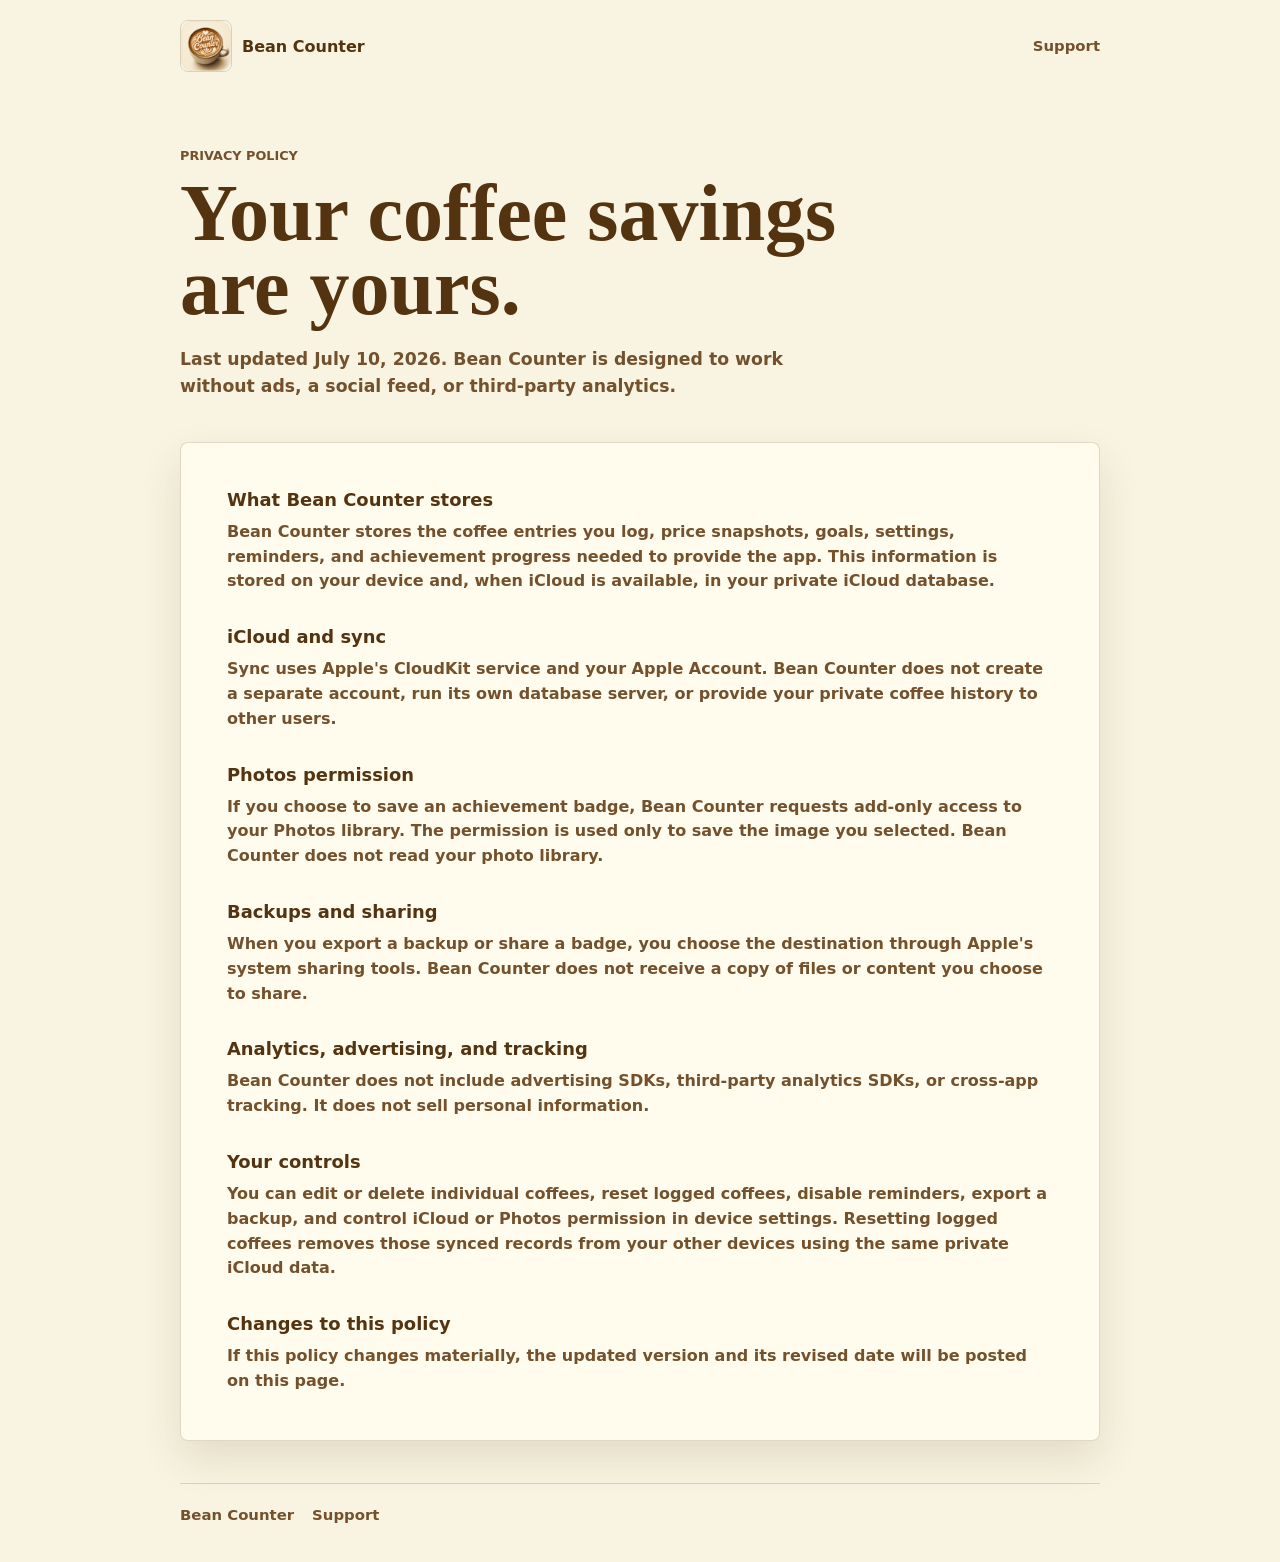
==== privacy.html @ 2f52b8b6 "Add Bean Counter support and privacy pages" ====
<!doctype html>
<html lang="en">
  <head>
    <meta charset="utf-8" />
    <meta name="viewport" content="width=device-width, initial-scale=1" />
    <meta name="theme-color" content="#f8f4e1" />
    <meta name="description" content="Bean Counter privacy policy." />
    <title>Bean Counter Privacy Policy</title>
    <link rel="icon" href="./assets/bean-counter-logo.png" type="image/png" />
    <link rel="stylesheet" href="./styles.css" />
  </head>
  <body>
    <main class="site-shell">
      <header class="site-nav">
        <a class="brand" href="./" aria-label="Bean Counter home">
          <img src="./assets/bean-counter-logo.png" alt="Bean Counter" />
          <span>Bean Counter</span>
        </a>
        <nav aria-label="Site navigation">
          <a href="./support.html">Support</a>
        </nav>
      </header>

      <section class="page-heading">
        <p class="eyebrow">Privacy Policy</p>
        <h1>Your coffee savings are yours.</h1>
        <p>Last updated July 10, 2026. Bean Counter is designed to work without ads, a social feed, or third-party analytics.</p>
      </section>

      <article class="policy">
        <h2>What Bean Counter stores</h2>
        <p>Bean Counter stores the coffee entries you log, price snapshots, goals, settings, reminders, and achievement progress needed to provide the app. This information is stored on your device and, when iCloud is available, in your private iCloud database.</p>

        <h2>iCloud and sync</h2>
        <p>Sync uses Apple's CloudKit service and your Apple Account. Bean Counter does not create a separate account, run its own database server, or provide your private coffee history to other users.</p>

        <h2>Photos permission</h2>
        <p>If you choose to save an achievement badge, Bean Counter requests add-only access to your Photos library. The permission is used only to save the image you selected. Bean Counter does not read your photo library.</p>

        <h2>Backups and sharing</h2>
        <p>When you export a backup or share a badge, you choose the destination through Apple's system sharing tools. Bean Counter does not receive a copy of files or content you choose to share.</p>

        <h2>Analytics, advertising, and tracking</h2>
        <p>Bean Counter does not include advertising SDKs, third-party analytics SDKs, or cross-app tracking. It does not sell personal information.</p>

        <h2>Your controls</h2>
        <p>You can edit or delete individual coffees, reset logged coffees, disable reminders, export a backup, and control iCloud or Photos permission in device settings. Resetting logged coffees removes those synced records from your other devices using the same private iCloud data.</p>

        <h2>Changes to this policy</h2>
        <p>If this policy changes materially, the updated version and its revised date will be posted on this page.</p>
      </article>

      <footer class="site-footer">
        <a href="./">Bean Counter</a>
        <a href="./support.html">Support</a>
      </footer>
    </main>
  </body>
</html>
---- styles.css ----
:root {
  color-scheme: light;
  --cream: #f8f4e1;
  --paper: #fffcee;
  --tan: #af8f6f;
  --coffee: #74512d;
  --espresso: #543310;
  --line: rgba(84, 51, 16, 0.18);
  --soft: rgba(175, 143, 111, 0.2);
  --shadow: 0 18px 42px rgba(84, 51, 16, 0.12);
  font-family: Inter, ui-sans-serif, system-ui, -apple-system, BlinkMacSystemFont, "Segoe UI", sans-serif;
}

* { box-sizing: border-box; }

body {
  margin: 0;
  min-height: 100vh;
  background: var(--cream);
  color: var(--espresso);
}

a { color: inherit; }

.site-shell {
  width: min(920px, calc(100% - 40px));
  min-height: 100vh;
  margin: 0 auto;
  padding: 20px 0 38px;
}

.site-nav,
.site-nav nav,
.site-footer,
.hero-links {
  display: flex;
  align-items: center;
}

.site-nav {
  justify-content: space-between;
  gap: 20px;
}

.site-nav nav,
.site-footer { gap: 18px; }

.site-nav nav a,
.site-footer a {
  color: var(--coffee);
  font-size: 0.93rem;
  font-weight: 800;
  text-decoration: none;
}

.site-nav nav a:hover,
.site-footer a:hover { color: var(--espresso); text-decoration: underline; }

.brand { display: inline-flex; align-items: center; gap: 10px; color: var(--espresso); font-weight: 900; text-decoration: none; }
.brand img { width: 52px; height: 52px; border: 1px solid var(--line); border-radius: 8px; object-fit: cover; }

.home-hero { min-height: calc(100vh - 178px); display: grid; align-content: center; max-width: 700px; padding: 70px 0 90px; }
.eyebrow { margin: 0 0 14px; color: var(--coffee); font-size: 0.8rem; font-weight: 900; letter-spacing: 0; text-transform: uppercase; }
h1 { margin: 0; font-family: Georgia, "Times New Roman", serif; font-size: clamp(3.3rem, 11vw, 7rem); line-height: 0.92; }
.hero-copy { max-width: 510px; margin: 24px 0 0; color: var(--coffee); font-size: clamp(1.1rem, 2vw, 1.35rem); font-weight: 700; line-height: 1.45; }
.hero-links { flex-wrap: wrap; gap: 12px; margin-top: 32px; }
.primary-link, .secondary-link { min-height: 48px; display: inline-flex; align-items: center; justify-content: center; border-radius: 8px; padding: 0 18px; font-weight: 900; text-decoration: none; }
.primary-link { background: var(--espresso); color: var(--cream); }
.secondary-link { border: 1px solid var(--line); background: var(--paper); color: var(--espresso); }

.page-heading { max-width: 720px; padding: 76px 0 42px; }
.page-heading h1 { font-size: clamp(2.65rem, 8vw, 5rem); }
.page-heading > p:last-child { max-width: 650px; margin: 22px 0 0; color: var(--coffee); font-size: 1.08rem; font-weight: 650; line-height: 1.55; }

.topic-grid { display: grid; grid-template-columns: repeat(2, minmax(0, 1fr)); gap: 12px; }
.topic-grid article, .policy { border: 1px solid var(--line); border-radius: 8px; background: var(--paper); box-shadow: var(--shadow); }
.topic-grid article { padding: 21px; }
h2 { margin: 0; font-size: 1.12rem; }
.topic-grid p, .policy p { margin: 10px 0 0; color: var(--coffee); font-weight: 600; line-height: 1.55; }
.policy { padding: clamp(24px, 5vw, 46px); }
.policy h2:not(:first-child) { margin-top: 32px; }
.site-footer { margin-top: 42px; padding-top: 22px; border-top: 1px solid var(--line); color: var(--coffee); font-size: 0.9rem; }

@media (max-width: 640px) {
  .site-shell { width: min(100% - 28px, 920px); }
  .site-nav { align-items: flex-start; }
  .site-nav nav { padding-top: 16px; }
  .topic-grid { grid-template-columns: 1fr; }
  .home-hero { min-height: calc(100vh - 160px); padding: 54px 0 66px; }
}
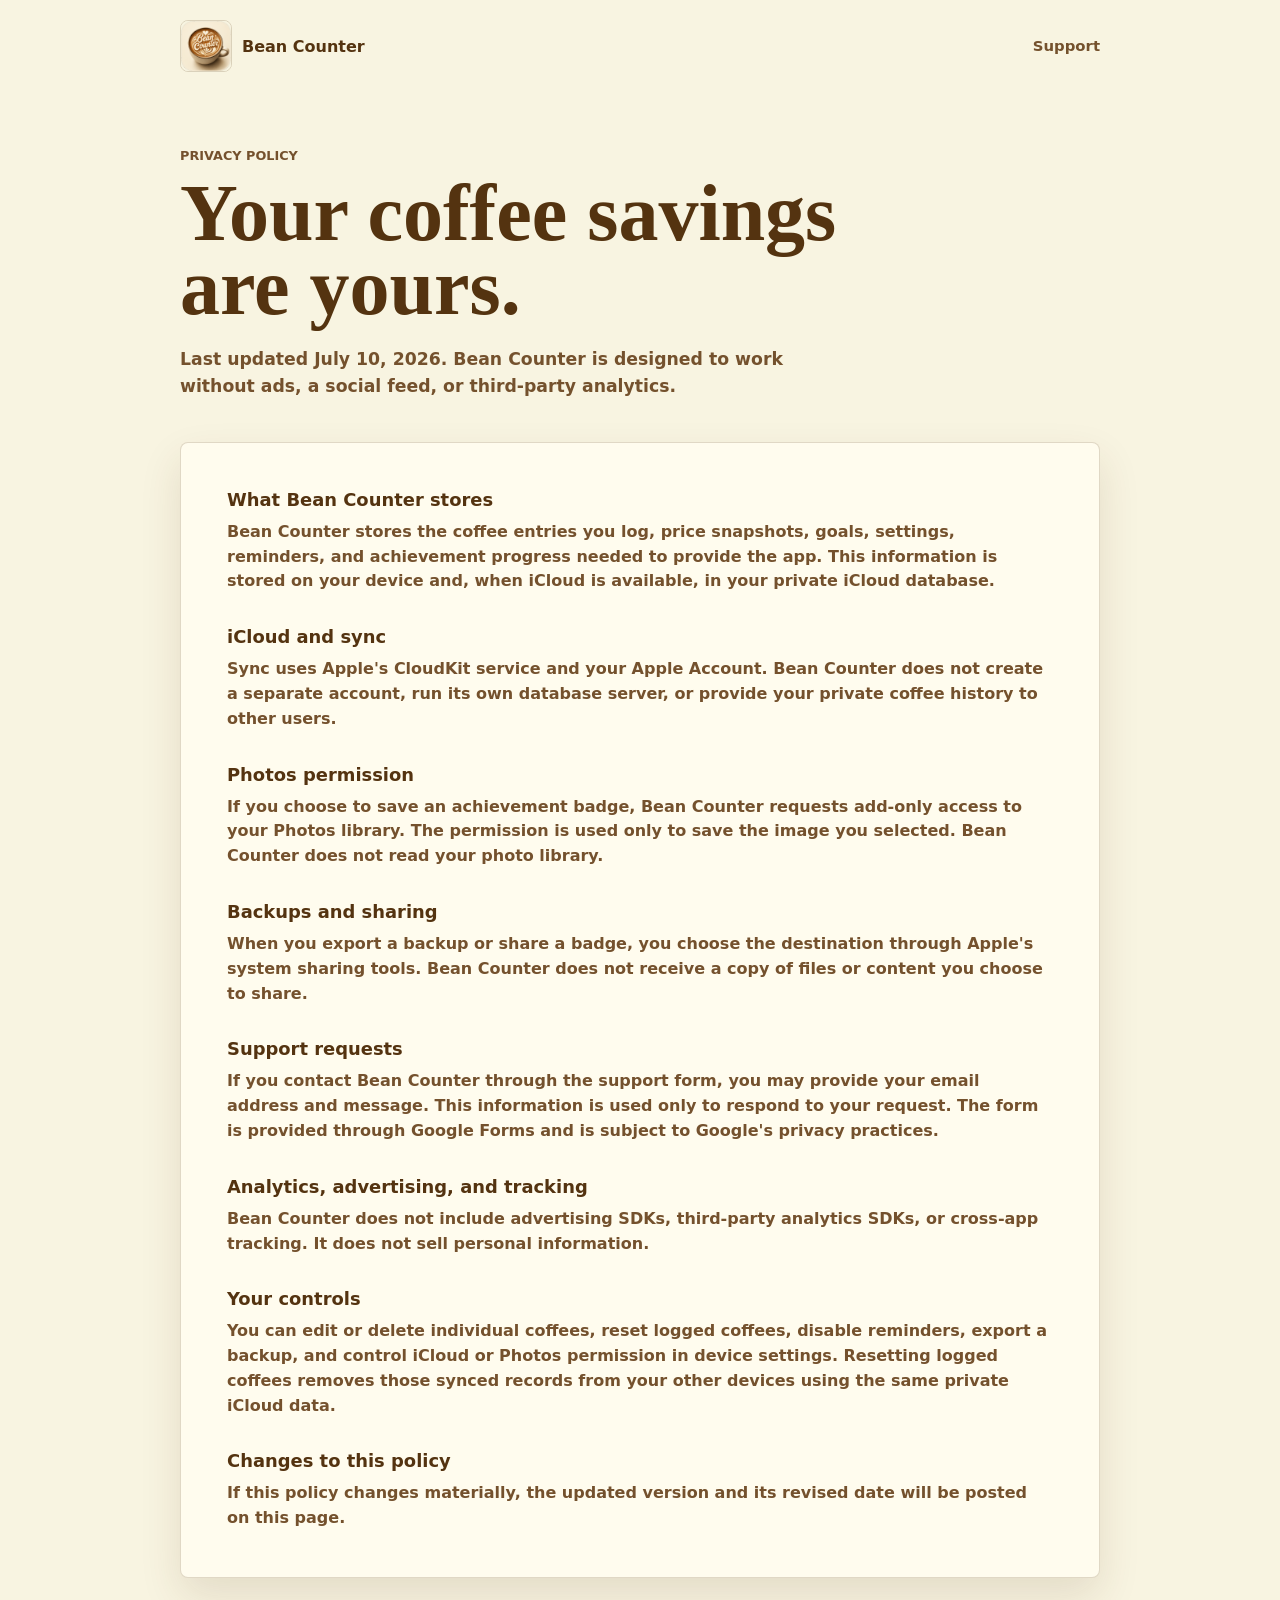
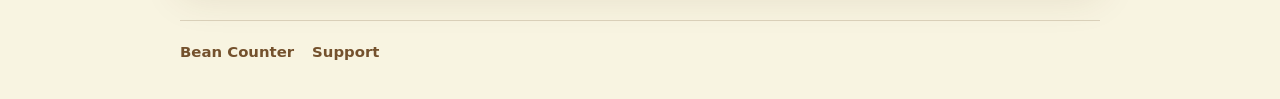
==== commit fa9324e3: "Add support contact form" ====
--- a/privacy.html
+++ b/privacy.html
@@ -40,6 +40,9 @@
         <h2>Backups and sharing</h2>
         <p>When you export a backup or share a badge, you choose the destination through Apple's system sharing tools. Bean Counter does not receive a copy of files or content you choose to share.</p>
 
+        <h2>Support requests</h2>
+        <p>If you contact Bean Counter through the support form, you may provide your email address and message. This information is used only to respond to your request. The form is provided through Google Forms and is subject to Google's privacy practices.</p>
+
         <h2>Analytics, advertising, and tracking</h2>
         <p>Bean Counter does not include advertising SDKs, third-party analytics SDKs, or cross-app tracking. It does not sell personal information.</p>
 
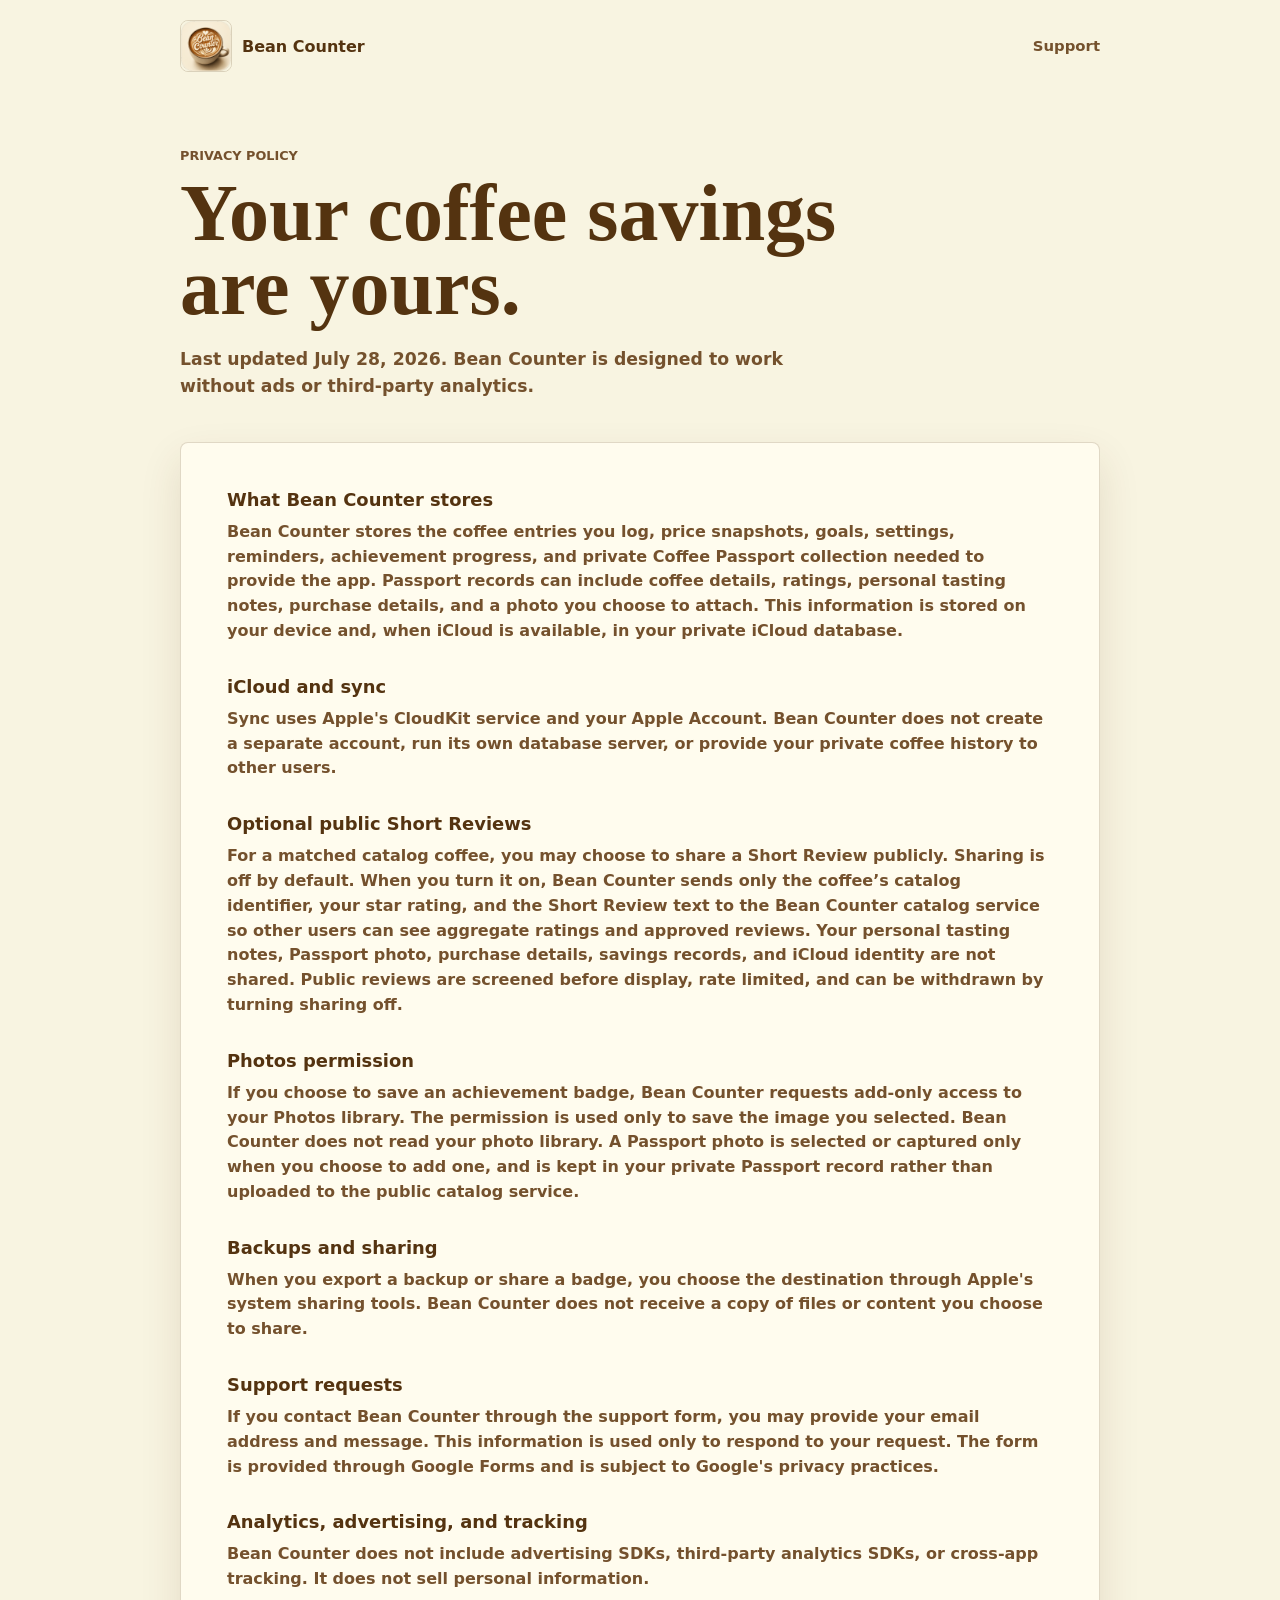
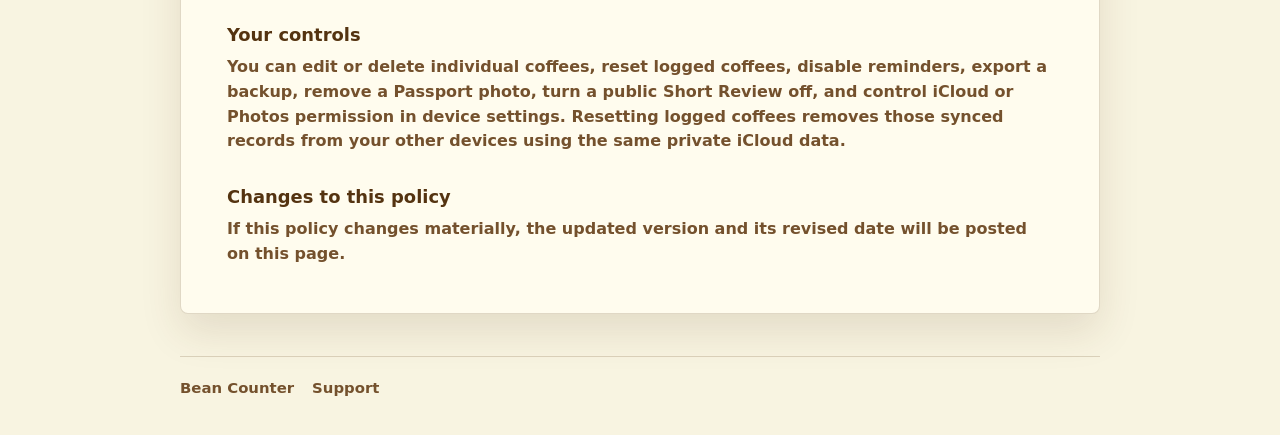
==== commit e5ccc0cc: "Update Coffee Passport privacy policy" ====
--- a/privacy.html
+++ b/privacy.html
@@ -24,18 +24,21 @@
       <section class="page-heading">
         <p class="eyebrow">Privacy Policy</p>
         <h1>Your coffee savings are yours.</h1>
-        <p>Last updated July 10, 2026. Bean Counter is designed to work without ads, a social feed, or third-party analytics.</p>
+        <p>Last updated July 28, 2026. Bean Counter is designed to work without ads or third-party analytics.</p>
       </section>
 
       <article class="policy">
         <h2>What Bean Counter stores</h2>
-        <p>Bean Counter stores the coffee entries you log, price snapshots, goals, settings, reminders, and achievement progress needed to provide the app. This information is stored on your device and, when iCloud is available, in your private iCloud database.</p>
+        <p>Bean Counter stores the coffee entries you log, price snapshots, goals, settings, reminders, achievement progress, and private Coffee Passport collection needed to provide the app. Passport records can include coffee details, ratings, personal tasting notes, purchase details, and a photo you choose to attach. This information is stored on your device and, when iCloud is available, in your private iCloud database.</p>
 
         <h2>iCloud and sync</h2>
         <p>Sync uses Apple's CloudKit service and your Apple Account. Bean Counter does not create a separate account, run its own database server, or provide your private coffee history to other users.</p>
 
+        <h2>Optional public Short Reviews</h2>
+        <p>For a matched catalog coffee, you may choose to share a Short Review publicly. Sharing is off by default. When you turn it on, Bean Counter sends only the coffee’s catalog identifier, your star rating, and the Short Review text to the Bean Counter catalog service so other users can see aggregate ratings and approved reviews. Your personal tasting notes, Passport photo, purchase details, savings records, and iCloud identity are not shared. Public reviews are screened before display, rate limited, and can be withdrawn by turning sharing off.</p>
+
         <h2>Photos permission</h2>
-        <p>If you choose to save an achievement badge, Bean Counter requests add-only access to your Photos library. The permission is used only to save the image you selected. Bean Counter does not read your photo library.</p>
+        <p>If you choose to save an achievement badge, Bean Counter requests add-only access to your Photos library. The permission is used only to save the image you selected. Bean Counter does not read your photo library. A Passport photo is selected or captured only when you choose to add one, and is kept in your private Passport record rather than uploaded to the public catalog service.</p>
 
         <h2>Backups and sharing</h2>
         <p>When you export a backup or share a badge, you choose the destination through Apple's system sharing tools. Bean Counter does not receive a copy of files or content you choose to share.</p>
@@ -47,7 +50,7 @@
         <p>Bean Counter does not include advertising SDKs, third-party analytics SDKs, or cross-app tracking. It does not sell personal information.</p>
 
         <h2>Your controls</h2>
-        <p>You can edit or delete individual coffees, reset logged coffees, disable reminders, export a backup, and control iCloud or Photos permission in device settings. Resetting logged coffees removes those synced records from your other devices using the same private iCloud data.</p>
+        <p>You can edit or delete individual coffees, reset logged coffees, disable reminders, export a backup, remove a Passport photo, turn a public Short Review off, and control iCloud or Photos permission in device settings. Resetting logged coffees removes those synced records from your other devices using the same private iCloud data.</p>
 
         <h2>Changes to this policy</h2>
         <p>If this policy changes materially, the updated version and its revised date will be posted on this page.</p>
